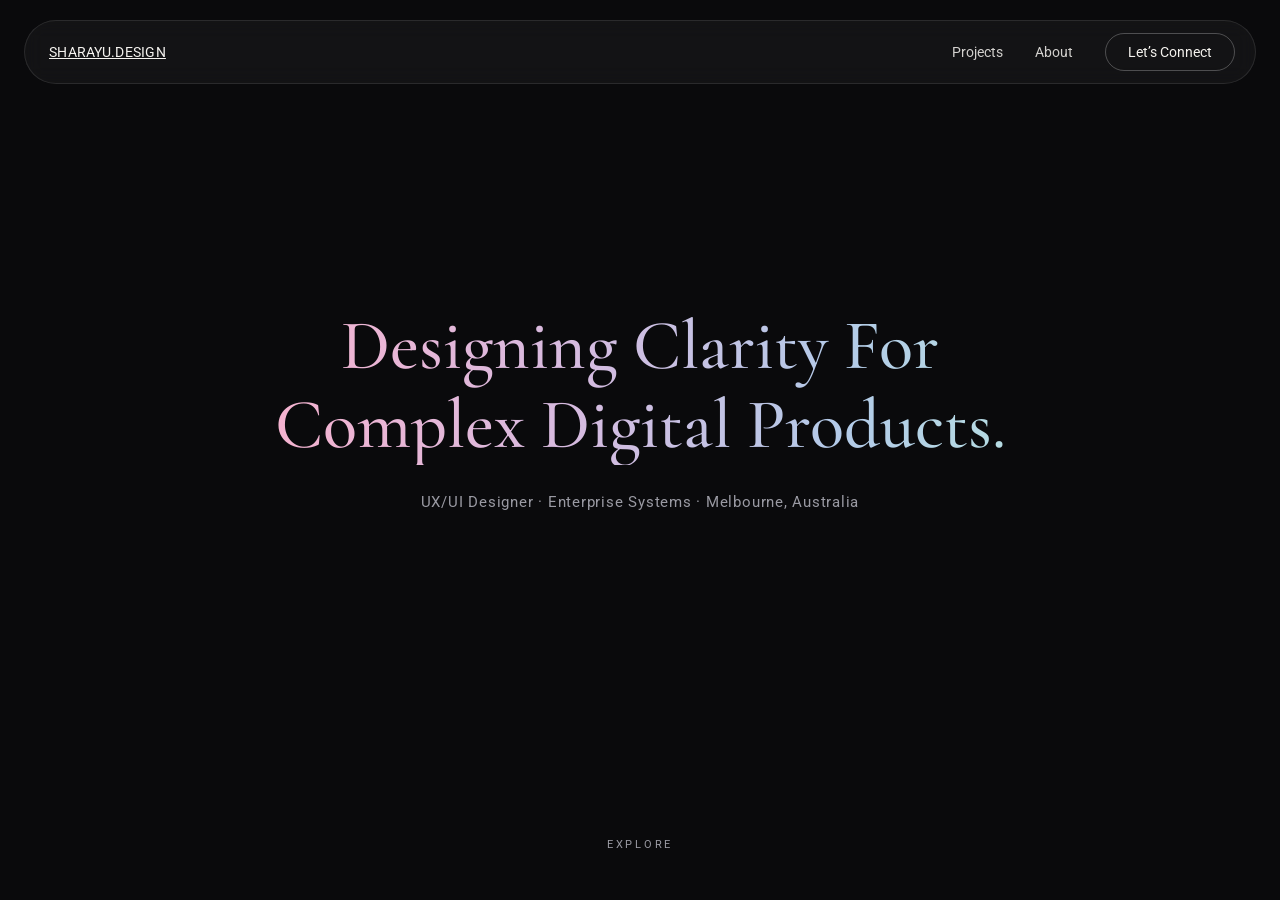
==== index.html @ b73731f8 "Add files via upload Initial portfolio website" ====
<!doctype html>
<html lang="en">
<head>
  <meta charset="utf-8" />
  <meta name="viewport" content="width=device-width, initial-scale=1" />
  <title>Sharayu.Design — UX/UI Designer</title>
  <meta name="description" content="Sharayu Yannawar — UX/UI Designer specialising in enterprise systems. Melbourne, Australia." />
  <link rel="stylesheet" href="css/styles.css" />
</head>
<body class="sy-root">
  <script>
    window.SY_PAGE = "landing";
    window.SY_IMG_BASE = "assets/images/";
  </script>

  <div class="sy-preloader" id="sy-preloader">
    <span class="sy-heading sy-gradient-text sy-preloader-text" style="font-size:1.35rem;letter-spacing:0.01em;">sharayu.design</span>
  </div>

  <div id="app"></div>

  <script src="js/icons.js"></script>
  <script src="js/data.js"></script>
  <script src="js/components.js"></script>
  <script src="js/app.js"></script>
</body>
</html>
---- css/styles.css ----
@import url('https://fonts.googleapis.com/css2?family=Cormorant+Garamond:ital,wght@0,400;0,500;0,600;1,400;1,500&family=Roboto:wght@300;400;500;700&display=swap');

/* ---------- Reset ---------- */
* { box-sizing: border-box; }
html, body { margin: 0; padding: 0; }
body { min-height: 100vh; }
img { max-width: 100%; }
button { font: inherit; }
a { color: inherit; }

.sy-root { font-family: 'Roboto', sans-serif; background: #FAF7F2; }
.sy-heading { font-family: 'Cormorant Garamond', serif; }
.sy-gradient-text {
  background-image: linear-gradient(90deg, #F5B3D0 0%, #D5BBE0 30%, #B3CAE8 55%, #B7E5E0 80%, #F1E8C8 100%);
  background-size: 140% 100%;
  -webkit-background-clip: text;
  background-clip: text;
  color: transparent;
}
@keyframes sy-pulse { 0%,100% { opacity: 0.45; } 50% { opacity: 1; } }
.sy-scroll-cue { animation: sy-pulse 3.2s ease-in-out infinite; }

@keyframes sy-fade-up {
  from { opacity: 0; transform: translateY(16px); }
  to { opacity: 1; transform: translateY(0); }
}
.sy-fade-up { opacity: 0; animation: sy-fade-up 0.8s cubic-bezier(0.16,1,0.3,1) forwards; }

.sy-reveal {
  opacity: 0;
  transform: translateY(20px);
  transition: opacity 0.7s cubic-bezier(0.16,1,0.3,1), transform 0.7s cubic-bezier(0.16,1,0.3,1);
}
.sy-reveal.sy-in { opacity: 1; transform: translateY(0); }

/* Shared premium interaction primitives — consistent duration/easing across the site */
.sy-nav-link { transition: opacity 300ms cubic-bezier(0.16,1,0.3,1), transform 150ms cubic-bezier(0.16,1,0.3,1); }
.sy-nav-link:hover { opacity: 1 !important; }
.sy-nav-link:active { transform: scale(0.98); }

.sy-nav-indicator {
  position: absolute;
  left: 0;
  right: 0;
  bottom: -6px;
  height: 2px;
  border-radius: 2px;
  background: currentColor;
  opacity: 0;
  transform: scaleX(0.5);
  transition: opacity 350ms cubic-bezier(0.16,1,0.3,1), transform 350ms cubic-bezier(0.16,1,0.3,1);
}
.sy-nav-indicator.sy-nav-indicator-active { opacity: 0.9; transform: scaleX(1); }

.sy-btn-press { transition: transform 150ms cubic-bezier(0.16,1,0.3,1), filter 300ms cubic-bezier(0.16,1,0.3,1); }
.sy-btn-press:hover { filter: brightness(1.08); }
.sy-btn-press:active { transform: scale(0.98); }

.sy-project-card {
  transition: transform 400ms cubic-bezier(0.16,1,0.3,1), box-shadow 400ms cubic-bezier(0.16,1,0.3,1);
  box-shadow: 0 0 0 rgba(26,26,46,0);
}
.sy-project-card:hover { transform: translateY(-3px); box-shadow: 0 18px 40px rgba(26,26,46,0.12); }

.sy-tab-pill { transition: background 300ms cubic-bezier(0.16,1,0.3,1), border-color 300ms cubic-bezier(0.16,1,0.3,1), transform 200ms cubic-bezier(0.16,1,0.3,1), box-shadow 300ms cubic-bezier(0.16,1,0.3,1); }
.sy-tab-pill:hover { transform: translateY(-1px); box-shadow: 0 4px 12px rgba(26,26,46,0.08); }
.sy-tab-pill:active { transform: translateY(0) scale(0.98); }

.sy-footer-link { transition: color 300ms cubic-bezier(0.16,1,0.3,1); }
.sy-footer-link:hover { color: #F5F3EF !important; }

@keyframes sy-gradient-live {
  0%, 100% { background-position: 0% 50%; }
  50% { background-position: 100% 50%; }
}
.sy-gradient-live { animation: sy-gradient-live 11s ease-in-out infinite; }
.sy-fade-up.sy-gradient-live {
  opacity: 0;
  animation: sy-fade-up 0.8s cubic-bezier(0.16,1,0.3,1) forwards, sy-gradient-live 11s ease-in-out infinite;
}

@keyframes sy-preloader-shimmer {
  0% { opacity: 0; }
  30% { opacity: 1; }
  70% { opacity: 1; }
  100% { opacity: 0.85; }
}
.sy-preloader-text { animation: sy-preloader-shimmer 1.5s cubic-bezier(0.16,1,0.3,1) forwards, sy-gradient-live 4s ease-in-out infinite; }

@keyframes sy-page-enter {
  from { opacity: 0; }
  to { opacity: 1; }
}
.sy-page-enter { animation: sy-page-enter 400ms cubic-bezier(0.16,1,0.3,1) forwards; }

button:focus-visible, a:focus-visible, [tabindex]:focus-visible {
  outline: 2px solid #8B7FD4;
  outline-offset: 3px;
}

html { scroll-behavior: smooth; }

@media (max-width: 640px) {
  .sy-hide-mobile { display: none !important; }
}
@media (max-width: 900px) {
  .sy-project-row { grid-template-columns: 1fr !important; }
}
@media (prefers-reduced-motion: reduce) {
  .sy-reveal, .sy-fade-up, .sy-gradient-live, .sy-preloader-text, .sy-page-enter {
    animation: none !important; transition: none !important; opacity: 1 !important; transform: none !important;
  }
  .sy-nav-link, .sy-nav-indicator, .sy-btn-press, .sy-project-card, .sy-tab-pill {
    transform: none !important;
  }
  .sy-nav-link:active, .sy-btn-press:active, .sy-tab-pill:active { transform: none !important; }
  .sy-project-card:hover { transform: none !important; }
  .sy-nav-highlight { transition: opacity 250ms ease !important; }
}

/* ---------- Preloader ---------- */
.sy-preloader {
  position: fixed;
  inset: 0;
  z-index: 300;
  background: #0A0A0C;
  display: flex;
  align-items: center;
  justify-content: center;
  transition: opacity 550ms cubic-bezier(0.16,1,0.3,1);
}
.sy-preloader.sy-preloader-out { opacity: 0; pointer-events: none; }

/* ---------- Navbar ---------- */
.sy-navbar-wrap {
  position: fixed;
  top: 0; left: 0; right: 0;
  z-index: 50;
  padding: 20px 24px 0;
}
.sy-navbar {
  max-width: 1440px;
  margin: 0 auto;
  display: flex;
  align-items: center;
  justify-content: space-between;
  border-radius: 9999px;
  padding: 12px 20px 12px 24px;
  transition: background 400ms ease, backdrop-filter 400ms ease;
  backdrop-filter: blur(10px);
}
.sy-navbar.sy-navbar-light { border: 1px solid #E7E2D9; background: rgba(250,247,242,0.85); }
.sy-navbar.sy-navbar-light.sy-navbar-scrolled { background: rgba(250,247,242,0.95); backdrop-filter: blur(14px); }
.sy-navbar.sy-navbar-dark { border: 1px solid rgba(255,255,255,0.1); background: rgba(255,255,255,0.04); }
.sy-navbar.sy-navbar-dark.sy-navbar-scrolled { background: rgba(255,255,255,0.08); backdrop-filter: blur(14px); }

.sy-navbar-logo {
  font-family: 'Roboto', sans-serif;
  font-size: 14px;
  letter-spacing: 0.02em;
  background: none;
  border: none;
  cursor: pointer;
  padding: 0;
}
.sy-navbar-links { position: relative; display: flex; align-items: center; gap: 32px; }
.sy-nav-highlight {
  position: absolute;
  top: -10px; bottom: -10px;
  border-radius: 9999px;
  opacity: 0;
  transition: left 350ms cubic-bezier(0.16,1,0.3,1), width 350ms cubic-bezier(0.16,1,0.3,1), opacity 250ms cubic-bezier(0.16,1,0.3,1);
  pointer-events: none;
  z-index: 0;
}
.sy-navbar.sy-navbar-dark .sy-nav-highlight { background: rgba(255,255,255,0.09); }
.sy-navbar.sy-navbar-light .sy-nav-highlight { background: rgba(26,26,46,0.06); }

.sy-navbar-link {
  font-family: 'Roboto', sans-serif;
  font-size: 14px;
  background: none;
  border: none;
  cursor: pointer;
  padding: 0;
  position: relative;
  z-index: 1;
  text-decoration: none;
}
.sy-navbar-connect {
  font-family: 'Roboto', sans-serif;
  font-size: 14px;
  border-radius: 9999px;
  padding: 10px 22px;
  background: transparent;
  cursor: pointer;
  position: relative;
  z-index: 1;
  transition: all 300ms ease;
  text-decoration: none;
  display: inline-block;
}
.sy-navbar.sy-navbar-dark .sy-navbar-connect { color: #F5F3EF; border: 1px solid rgba(255,255,255,0.25); }
.sy-navbar.sy-navbar-dark .sy-navbar-connect:hover { border-color: rgba(255,255,255,0.5); background: rgba(255,255,255,0.06); }
.sy-navbar.sy-navbar-light .sy-navbar-connect { color: #1A1A2E; border: 1px solid rgba(26,26,46,0.2); }
.sy-navbar.sy-navbar-light .sy-navbar-connect:hover { border-color: rgba(26,26,46,0.4); background: rgba(26,26,46,0.04); }

/* ---------- Scroll cue ---------- */
.sy-scroll-cue-btn { background: none; border: none; cursor: pointer; padding: 0; }
.sy-scroll-cue-label {
  font-family: 'Roboto', sans-serif;
  font-size: 11px;
  letter-spacing: 0.25em;
  text-transform: uppercase;
  color: #9A9AA3;
}

/* ---------- Footer ---------- */
.sy-footer { background: #0A0A0C; padding-top: 56px; }
.sy-footer-inner {
  max-width: 1440px;
  margin: 0 auto;
  padding: 0 24px 40px;
  display: flex;
  flex-wrap: wrap;
  gap: 48px;
  justify-content: space-between;
}
.sy-footer-cols { display: flex; gap: 64px; flex-wrap: wrap; }
.sy-footer-heading {
  font-family: 'Roboto', sans-serif;
  font-size: 11px;
  letter-spacing: 0.14em;
  text-transform: uppercase;
  color: #75757F;
  margin: 0 0 16px;
}
.sy-footer-linklist { display: flex; flex-direction: column; gap: 12px; }
.sy-footer-link-item {
  font-family: 'Roboto', sans-serif;
  font-size: 13px;
  color: #9A9AA3;
  background: none;
  border: none;
  padding: 0;
  cursor: pointer;
  text-align: left;
  transition: color 300ms ease;
  text-decoration: none;
}
.sy-footer-bottom { border-top: 1px solid #232326; padding: 20px 24px; }
.sy-footer-copy { max-width: 1440px; margin: 0 auto; font-family: 'Roboto', sans-serif; font-size: 12px; color: #75757F; }

/* ---------- CTA band ---------- */
.sy-cta-section { padding: 120px 24px; background: #0A0A0C; text-align: center; }
.sy-cta-btn {
  margin-top: 36px;
  font-family: 'Roboto', sans-serif;
  font-size: 14px;
  color: #0A0A0C;
  background: linear-gradient(90deg, #F5B3D0 0%, #D5BBE0 30%, #B3CAE8 55%, #B7E5E0 80%, #F1E8C8 100%);
  border: none;
  border-radius: 9999px;
  padding: 12px 28px;
  cursor: pointer;
  display: inline-block;
  text-decoration: none;
  transition: transform 250ms cubic-bezier(0.16,1,0.3,1), filter 300ms cubic-bezier(0.16,1,0.3,1);
}
.sy-cta-btn:hover { transform: translateY(-2px); filter: brightness(1.08); }
.sy-cta-btn:active { transform: translateY(-2px) scale(0.98); }

/* ---------- Back link ---------- */
.sy-back-link {
  display: inline-flex;
  align-items: center;
  gap: 6px;
  font-family: 'Roboto', sans-serif;
  font-size: 13px;
  background: none;
  border: none;
  cursor: pointer;
  padding: 0;
  text-decoration: none;
}

/* ---------- Trusted / testimonial ---------- */
.sy-tab-dot {
  width: 6px; height: 6px;
  border-radius: 9999px;
  border: none;
  cursor: pointer;
  transition: background 300ms ease;
}

/* ---------- Responsive layout helpers used across pages ---------- */
@media (max-width: 900px) {
  .sy-meta-grid { grid-template-columns: repeat(2, 1fr) !important; }
  .sy-cs-challenge { flex-direction: column !important; gap: 32px !important; }
  .sy-cs-grid-3 { grid-template-columns: 1fr !important; }
  .sy-cs-grid-2 { grid-template-columns: 1fr !important; gap: 40px !important; }
  .sy-about-grid { grid-template-columns: 1fr !important; gap: 48px !important; }
  .sy-projects-visual-grid { grid-template-columns: 1fr 1fr !important; }
  .sy-cs-process { flex-direction: column !important; gap: 32px !important; }
  .sy-process-track { flex-wrap: wrap !important; row-gap: 32px !important; }
  .sy-process-track > div { flex: 0 0 33.33% !important; }
  .sy-process-line { display: none !important; }
  .sy-pos-gallery { grid-template-columns: repeat(3, 1fr) !important; }
  .sy-pos-rec-grid { grid-template-columns: repeat(3, 1fr) !important; }
  .sy-pos-findings-grid { grid-template-columns: 1fr 1fr !important; }
  .sy-msme-hero-grid { grid-template-columns: 1fr !important; justify-items: center !important; }
  .sy-msme-award-slot { justify-self: center !important; padding-top: 0 !important; margin-bottom: 4px !important; }
}
@media (max-width: 640px) {
  .sy-meta-grid { grid-template-columns: repeat(1, 1fr) !important; }
  .sy-contact-row { gap: 20px !important; overflow-x: auto; justify-content: flex-start !important; padding-bottom: 4px; }
  .sy-projects-visual-grid { grid-template-columns: 1fr !important; }
  .sy-projects-visual-card { max-width: 100% !important; }
  .sy-pos-gallery { grid-template-columns: repeat(2, 1fr) !important; }
  .sy-pos-rec-grid { grid-template-columns: 1fr !important; }
  .sy-pos-findings-grid { grid-template-columns: 1fr !important; }
  .sy-process-track > div { flex: 0 0 50% !important; }
}

.sy-projects-card:hover .sy-projects-card-img { transform: scale(1.08); }
.sy-projects-scroll::-webkit-scrollbar { display: none; }
.sy-projects-scroll { scrollbar-width: none; }

.sy-contact-item:hover { opacity: 0.75; }
.sy-contact-value { text-decoration: underline; text-decoration-color: transparent; text-underline-offset: 4px; transition: text-decoration-color 300ms ease, transform 300ms cubic-bezier(0.16,1,0.3,1); display: inline-block; }
.sy-contact-item:hover .sy-contact-value { text-decoration-color: rgba(245,243,239,0.5); transform: translateX(2px); }
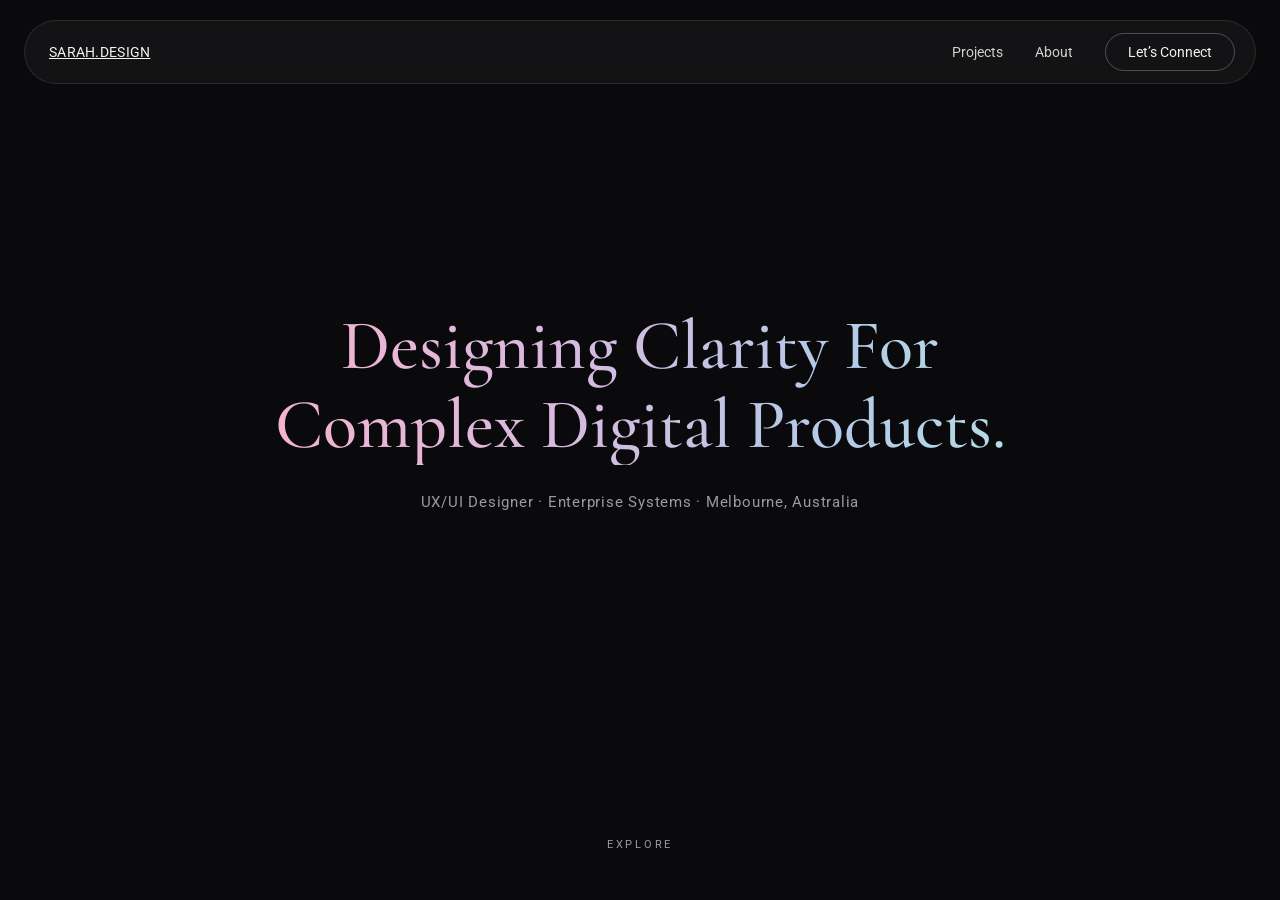
==== commit e7204e1f: "Update index.html" ====
--- a/index.html
+++ b/index.html
@@ -4,13 +4,19 @@
   <meta charset="utf-8" />
   <meta name="viewport" content="width=device-width, initial-scale=1" />
   <title>Sharayu.Design — UX/UI Designer</title>
-  <meta name="description" content="Sharayu Yannawar — UX/UI Designer specialising in enterprise systems. Melbourne, Australia." />
+  <meta name="description" content="Sharayu Yannawar — UX/UI Designer specialising in enterprise systems. Australia." />
   <link rel="stylesheet" href="css/styles.css" />
 </head>
 <body class="sy-root">
   <script>
     window.SY_PAGE = "landing";
     window.SY_IMG_BASE = "assets/images/";
+    window.SY_SKIP_PRELOADER = !!sessionStorage.getItem("sy_preloader_shown");
+    if (window.SY_SKIP_PRELOADER) {
+      document.write("<style>#sy-preloader{display:none !important;}</style>");
+    } else {
+      sessionStorage.setItem("sy_preloader_shown", "1");
+    }
   </script>
 
   <div class="sy-preloader" id="sy-preloader">
